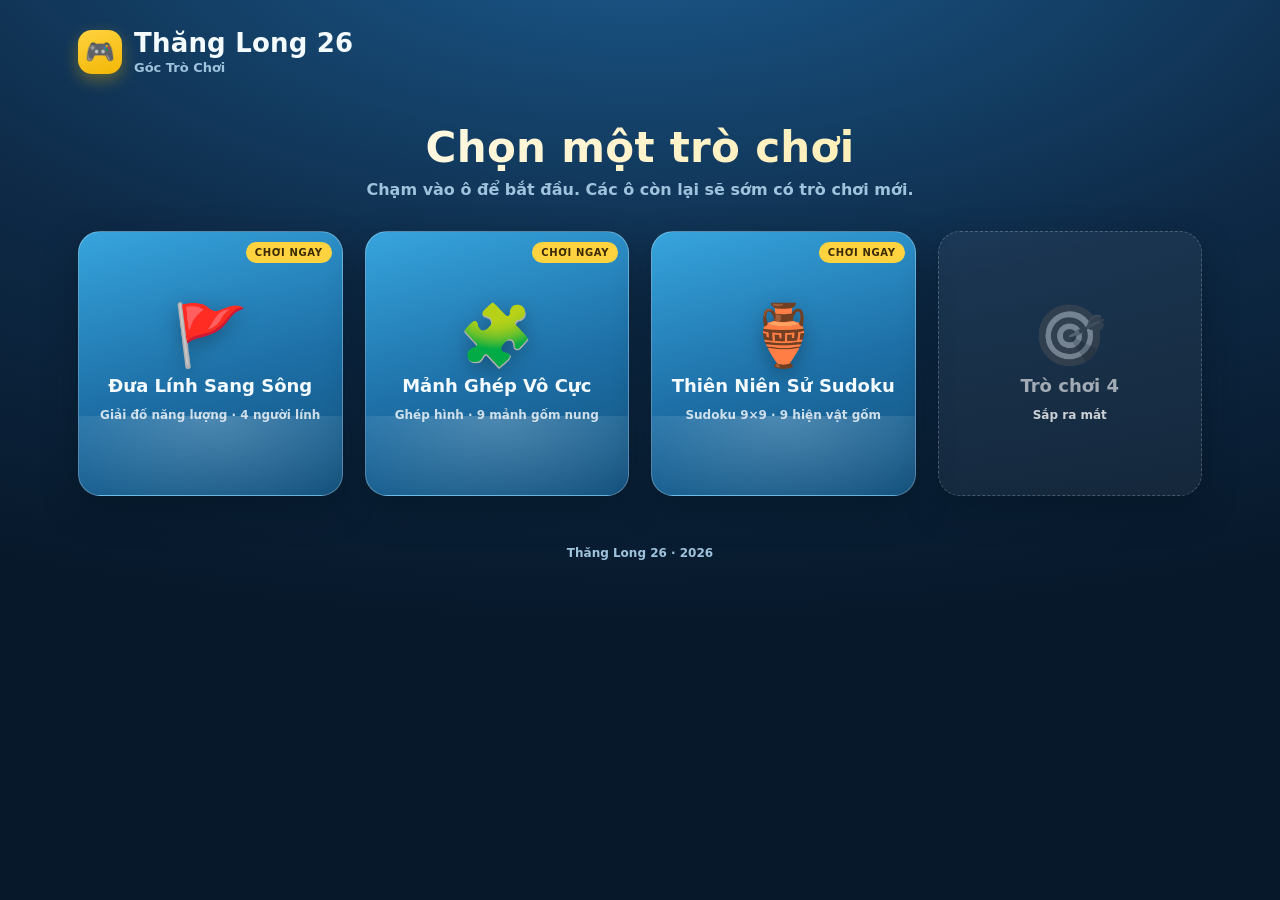
==== index.html @ 04df13d6 "Add third game: Thiên Niên Sử Sudoku Sudoku 9x9 dùng 9 hiện vật gốm thay cho chữ số 1-9.  - Đề bài 3" ====
<!doctype html>
<html lang="vi">
<head>
<meta charset="utf-8">
<meta name="viewport" content="width=device-width,initial-scale=1,viewport-fit=cover">
<title>Thăng Long 26 — Góc Trò Chơi</title>
<meta name="description" content="Bộ sưu tập trò chơi nhỏ của Thăng Long 26.">
<link rel="icon" href="data:image/svg+xml,<svg xmlns='http://www.w3.org/2000/svg' viewBox='0 0 100 100'><text y='.9em' font-size='90'>🎮</text></svg>">
<link rel="stylesheet" href="assets/shell.css">
<style>
  .hero{
    text-align:center;
    padding:clamp(10px,3vw,26px) 10px clamp(18px,4vw,32px);
  }
  .hero h2{
    margin:0 0 8px;
    font-size:clamp(24px,6vw,42px);
    font-weight:900;
    letter-spacing:.3px;
    background:linear-gradient(120deg,#fff,#ffe89a);
    -webkit-background-clip:text;
    background-clip:text;
    color:transparent;
  }
  .hero p{margin:0;color:var(--muted);font-size:clamp(13px,2.6vw,16px);font-weight:600}

  .grid{
    display:grid;
    grid-template-columns:repeat(auto-fit,minmax(210px,1fr));
    gap:clamp(12px,2.6vw,22px);
    padding-bottom:40px;
  }
  @media (max-width:560px){
    .grid{grid-template-columns:repeat(2,1fr);gap:12px}
  }

  /* --- square tile --- */
  .tile{
    position:relative;
    aspect-ratio:1/1;
    border-radius:22px;
    border:1px solid var(--glass-line);
    background:var(--glass);
    box-shadow:var(--shadow);
    overflow:hidden;
    display:flex;
    flex-direction:column;
    align-items:center;
    justify-content:center;
    gap:10px;
    padding:14px;
    text-align:center;
    text-decoration:none;
    color:var(--paper);
    transition:transform .2s cubic-bezier(.2,.9,.3,1.2), box-shadow .2s ease, border-color .2s ease;
  }
  .tile.live{
    background:linear-gradient(165deg,#37a4dd 0%,#1d6fa6 55%,#12507c 100%);
    border-color:rgba(255,255,255,.28);
  }
  .tile.live:hover{transform:translateY(-6px) scale(1.02);box-shadow:0 22px 40px rgba(3,18,32,.5)}
  .tile.live:active{transform:translateY(-2px) scale(.99)}
  .tile.live:focus-visible{outline:3px solid var(--accent);outline-offset:3px}

  /* water shimmer on the live tile */
  .tile.live::after{
    content:"";
    position:absolute;
    left:-40%;right:-40%;bottom:-30%;
    height:60%;
    background:radial-gradient(60% 100% at 50% 0%,rgba(255,255,255,.22),transparent 70%);
    animation:shimmer 5.5s ease-in-out infinite;
  }
  @keyframes shimmer{0%,100%{transform:translateY(6px)}50%{transform:translateY(-6px)}}

  .tile-art{font-size:clamp(38px,9vw,60px);line-height:1;filter:drop-shadow(0 6px 10px rgba(0,0,0,.28));z-index:1}
  .tile.live .tile-art{animation:bob 3.2s ease-in-out infinite}
  @keyframes bob{0%,100%{transform:translateY(0) rotate(-3deg)}50%{transform:translateY(-8px) rotate(3deg)}}

  .tile-name{font-size:clamp(14px,3vw,18px);font-weight:900;z-index:1;line-height:1.25}
  .tile-sub{font-size:clamp(10px,2.2vw,12px);font-weight:700;color:rgba(255,255,255,.78);z-index:1}

  .badge-play{
    position:absolute;top:10px;right:10px;
    background:var(--accent);color:#3a2a05;
    font-size:10px;font-weight:900;letter-spacing:.6px;
    padding:5px 9px;border-radius:999px;z-index:1;
  }

  /* --- placeholder tile --- */
  .tile.soon{
    border-style:dashed;
    border-color:rgba(255,255,255,.22);
    background:rgba(255,255,255,.05);
    color:var(--muted);
    cursor:default;
  }
  .tile.soon .tile-art{opacity:.4;filter:grayscale(1)}
  .tile.soon .tile-name{color:rgba(255,255,255,.6)}

  footer{
    text-align:center;color:var(--muted);font-size:12px;font-weight:600;
    padding:10px 0 30px;
  }
</style>
</head>
<body>
<div class="wrap">

  <header class="topbar">
    <div class="brand">
      <div class="brand-mark">🎮</div>
      <div class="brand-text">
        <h1>Thăng Long 26</h1>
        <p>Góc Trò Chơi</p>
      </div>
    </div>
  </header>

  <section class="hero">
    <h2>Chọn một trò chơi</h2>
    <p>Chạm vào ô để bắt đầu. Các ô còn lại sẽ sớm có trò chơi mới.</p>
  </section>

  <main class="grid">

    <a class="tile live" href="dua-linh-sang-song/index.html">
      <span class="badge-play">CHƠI NGAY</span>
      <div class="tile-art">🚩</div>
      <div class="tile-name">Đưa Lính Sang Sông</div>
      <div class="tile-sub">Giải đố năng lượng · 4 người lính</div>
    </a>

    <a class="tile live" href="manh-ghep-vo-cuc/index.html">
      <span class="badge-play">CHƠI NGAY</span>
      <div class="tile-art">🧩</div>
      <div class="tile-name">Mảnh Ghép Vô Cực</div>
      <div class="tile-sub">Ghép hình · 9 mảnh gốm nung</div>
    </a>

    <a class="tile live" href="thien-nien-su-sudoku/index.html">
      <span class="badge-play">CHƠI NGAY</span>
      <div class="tile-art">🏺</div>
      <div class="tile-name">Thiên Niên Sử Sudoku</div>
      <div class="tile-sub">Sudoku 9×9 · 9 hiện vật gốm</div>
    </a>

    <div class="tile soon" aria-disabled="true">
      <div class="tile-art">🎯</div>
      <div class="tile-name">Trò chơi 4</div>
      <div class="tile-sub">Sắp ra mắt</div>
    </div>

  </main>

  <footer>Thăng Long 26 · 2026</footer>
</div>
</body>
</html>
---- assets/shell.css ----
/* ==========================================================================
   Thăng Long 26 — shared shell
   Dùng chung cho trang chủ và tất cả các trò chơi.
   ========================================================================== */

:root{
  --bg-top:#1b5b8f;
  --bg-mid:#0e2a47;
  --bg-bot:#07182a;

  --paper:#f4fbff;
  --muted:#9fc3dd;
  --ink:#0d2436;

  --accent:#ffd23f;
  --accent-d:#f2b705;
  --red:#e64b35;
  --red-d:#c0392b;
  --green:#2fbf71;

  --glass:rgba(255,255,255,.10);
  --glass-line:rgba(255,255,255,.20);

  --radius:20px;
  --shadow:0 14px 34px rgba(3,18,32,.42);
  --font:"Nunito","Segoe UI",system-ui,-apple-system,"Helvetica Neue",Arial,sans-serif;
}

*,*::before,*::after{box-sizing:border-box}

html,body{margin:0;padding:0}

body{
  font-family:var(--font);
  color:var(--paper);
  background:
    radial-gradient(120% 80% at 50% -10%, var(--bg-top) 0%, var(--bg-mid) 55%, var(--bg-bot) 100%)
    fixed;
  min-height:100vh;
  min-height:100dvh;
  -webkit-font-smoothing:antialiased;
  -webkit-tap-highlight-color:transparent;
}

.wrap{
  width:min(1180px,100%);
  margin:0 auto;
  padding:clamp(14px,3vw,28px);
}

/* ---------- Header ---------- */
.topbar{
  display:flex;
  align-items:center;
  justify-content:space-between;
  gap:12px;
  flex-wrap:wrap;
  margin-bottom:clamp(12px,2.4vw,22px);
}
.brand{display:flex;align-items:center;gap:12px;min-width:0}
.brand-mark{
  width:44px;height:44px;flex:none;
  display:grid;place-items:center;
  border-radius:14px;
  background:linear-gradient(160deg,var(--accent),var(--accent-d));
  box-shadow:0 6px 16px rgba(242,183,5,.35);
  font-size:24px;line-height:1;
}
.brand-text h1{
  margin:0;
  font-size:clamp(18px,3.4vw,26px);
  font-weight:800;
  letter-spacing:.2px;
  white-space:nowrap;
  overflow:hidden;
  text-overflow:ellipsis;
}
.brand-text p{
  margin:2px 0 0;
  font-size:clamp(11px,2.2vw,13px);
  color:var(--muted);
  font-weight:600;
}

.actions{display:flex;align-items:center;gap:8px;flex-wrap:wrap}

/* ---------- Buttons ---------- */
.btn{
  appearance:none;
  border:1px solid var(--glass-line);
  background:var(--glass);
  color:var(--paper);
  font-family:inherit;
  font-weight:800;
  font-size:14px;
  line-height:1;
  padding:0 16px;
  min-height:44px;
  border-radius:14px;
  display:inline-flex;
  align-items:center;
  justify-content:center;
  gap:8px;
  cursor:pointer;
  text-decoration:none;
  backdrop-filter:blur(6px);
  transition:transform .14s ease, background .18s ease, box-shadow .18s ease, opacity .18s ease;
}
.btn:hover{background:rgba(255,255,255,.18)}
.btn:active{transform:scale(.96)}
.btn:focus-visible{outline:3px solid var(--accent);outline-offset:2px}
.btn-primary{
  background:linear-gradient(160deg,var(--accent),var(--accent-d));
  border-color:transparent;
  color:#3a2a05;
  box-shadow:0 8px 18px rgba(242,183,5,.32);
}
.btn-primary:hover{background:linear-gradient(160deg,#ffdc63,#ffc41a)}
.btn-danger{
  background:linear-gradient(160deg,var(--red),var(--red-d));
  border-color:transparent;
  color:#fff;
  box-shadow:0 8px 18px rgba(230,75,53,.3);
}
.btn-danger:hover{background:linear-gradient(160deg,#f2604b,#d34632)}
.btn[disabled],.btn[aria-disabled="true"]{
  opacity:.38;
  cursor:not-allowed;
}
.btn[disabled]:active,.btn[aria-disabled="true"]:active{transform:none}

/* ---------- Card / panel ---------- */
.panel{
  background:var(--glass);
  border:1px solid var(--glass-line);
  border-radius:var(--radius);
  box-shadow:var(--shadow);
  backdrop-filter:blur(8px);
}

/* ---------- Modal ---------- */
.modal-back{
  position:fixed;
  inset:0;
  background:rgba(4,16,28,.72);
  backdrop-filter:blur(5px);
  display:grid;
  place-items:center;
  padding:20px;
  z-index:80;
  opacity:0;
  pointer-events:none;
  transition:opacity .28s ease;
}
.modal-back.show{opacity:1;pointer-events:auto}
.modal{
  width:min(440px,100%);
  background:linear-gradient(165deg,#17456e,#0d2a46);
  border:1px solid var(--glass-line);
  border-radius:24px;
  box-shadow:var(--shadow);
  padding:clamp(20px,4vw,30px);
  text-align:center;
  transform:translateY(18px) scale(.96);
  transition:transform .32s cubic-bezier(.2,.9,.3,1.2);
  max-height:86vh;
  overflow:auto;
}
.modal-back.show .modal{transform:none}
.modal h2{margin:0 0 8px;font-size:clamp(21px,4.6vw,28px);font-weight:900}
.modal p{margin:0 0 6px;color:#d5e9f7;font-size:15px;line-height:1.6}
.modal .modal-actions{
  display:flex;gap:10px;justify-content:center;flex-wrap:wrap;margin-top:20px;
}

/* ---------- Toast ---------- */
.toast-host{
  position:fixed;
  left:50%;
  top:14px;
  transform:translateX(-50%);
  z-index:90;
  display:flex;
  flex-direction:column;
  gap:8px;
  align-items:center;
  width:min(520px,calc(100% - 24px));
  pointer-events:none;
}
.toast{
  background:rgba(9,32,53,.95);
  border:1px solid var(--glass-line);
  color:var(--paper);
  padding:11px 16px;
  border-radius:14px;
  font-size:14px;
  font-weight:700;
  line-height:1.35;
  text-align:center;
  box-shadow:var(--shadow);
  animation:toast-in .26s ease both;
}
.toast.bad{border-color:rgba(230,75,53,.7)}
.toast.good{border-color:rgba(47,191,113,.7)}
.toast.out{animation:toast-out .3s ease both}
@keyframes toast-in{from{opacity:0;transform:translateY(-12px) scale(.96)}to{opacity:1;transform:none}}
@keyframes toast-out{to{opacity:0;transform:translateY(-10px) scale(.96)}}

.sr-only{
  position:absolute;width:1px;height:1px;padding:0;margin:-1px;
  overflow:hidden;clip:rect(0 0 0 0);white-space:nowrap;border:0;
}

@media (prefers-reduced-motion:reduce){
  *{animation-duration:.001ms !important;animation-iteration-count:1 !important;transition-duration:.001ms !important}
}
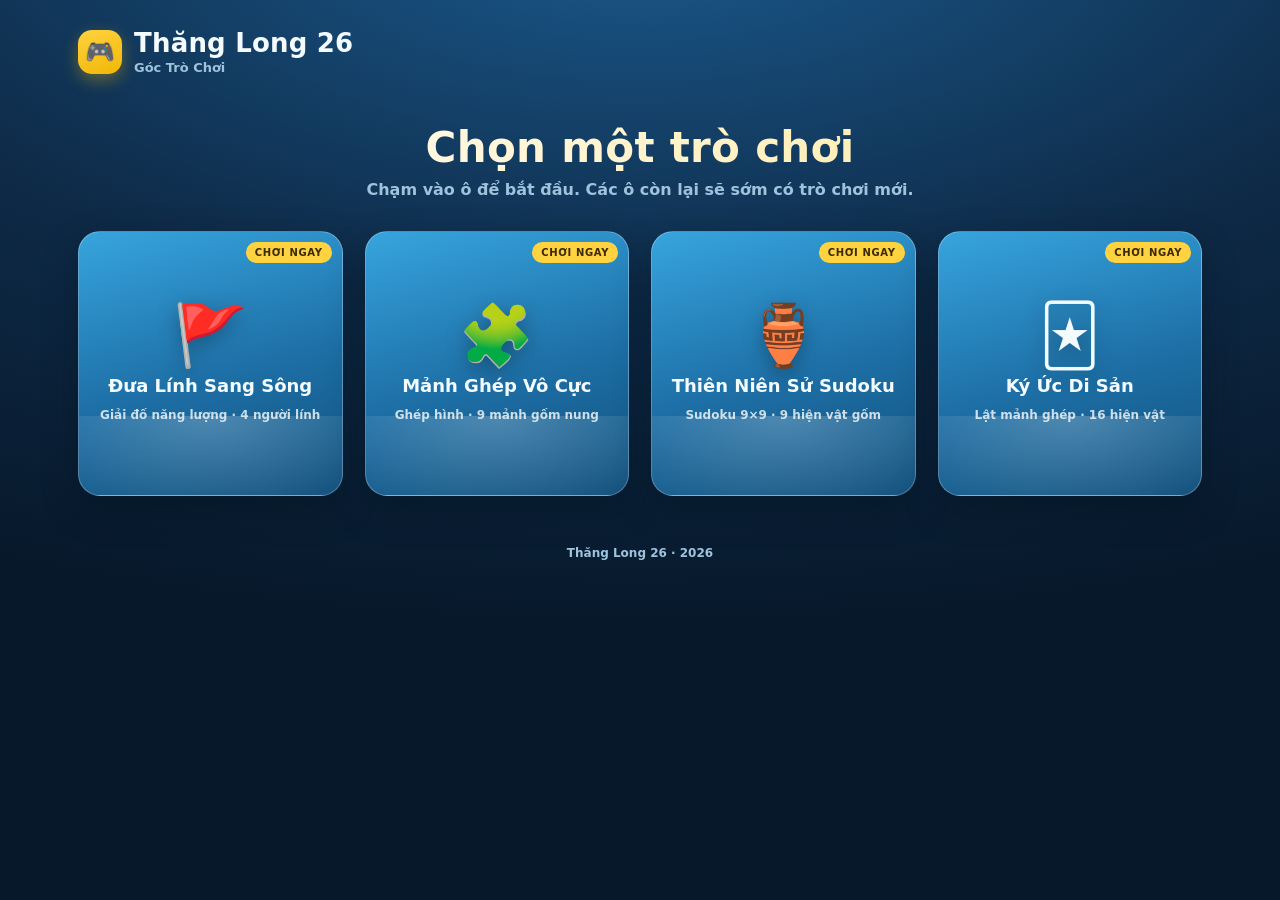
==== commit 1a63d8a2: "Fix drag stalling when pointer leaves the dragged piece Kéo mảnh bị khựng và đứt giữa chừng khi đi v" ====
--- a/index.html
+++ b/index.html
@@ -145,11 +145,12 @@
       <div class="tile-sub">Sudoku 9×9 · 9 hiện vật gốm</div>
     </a>
 
-    <div class="tile soon" aria-disabled="true">
-      <div class="tile-art">🎯</div>
-      <div class="tile-name">Trò chơi 4</div>
-      <div class="tile-sub">Sắp ra mắt</div>
-    </div>
+    <a class="tile live" href="ky-uc-di-san/index.html">
+      <span class="badge-play">CHƠI NGAY</span>
+      <div class="tile-art">🃏</div>
+      <div class="tile-name">Ký Ức Di Sản</div>
+      <div class="tile-sub">Lật mảnh ghép · 16 hiện vật</div>
+    </a>
 
   </main>
 
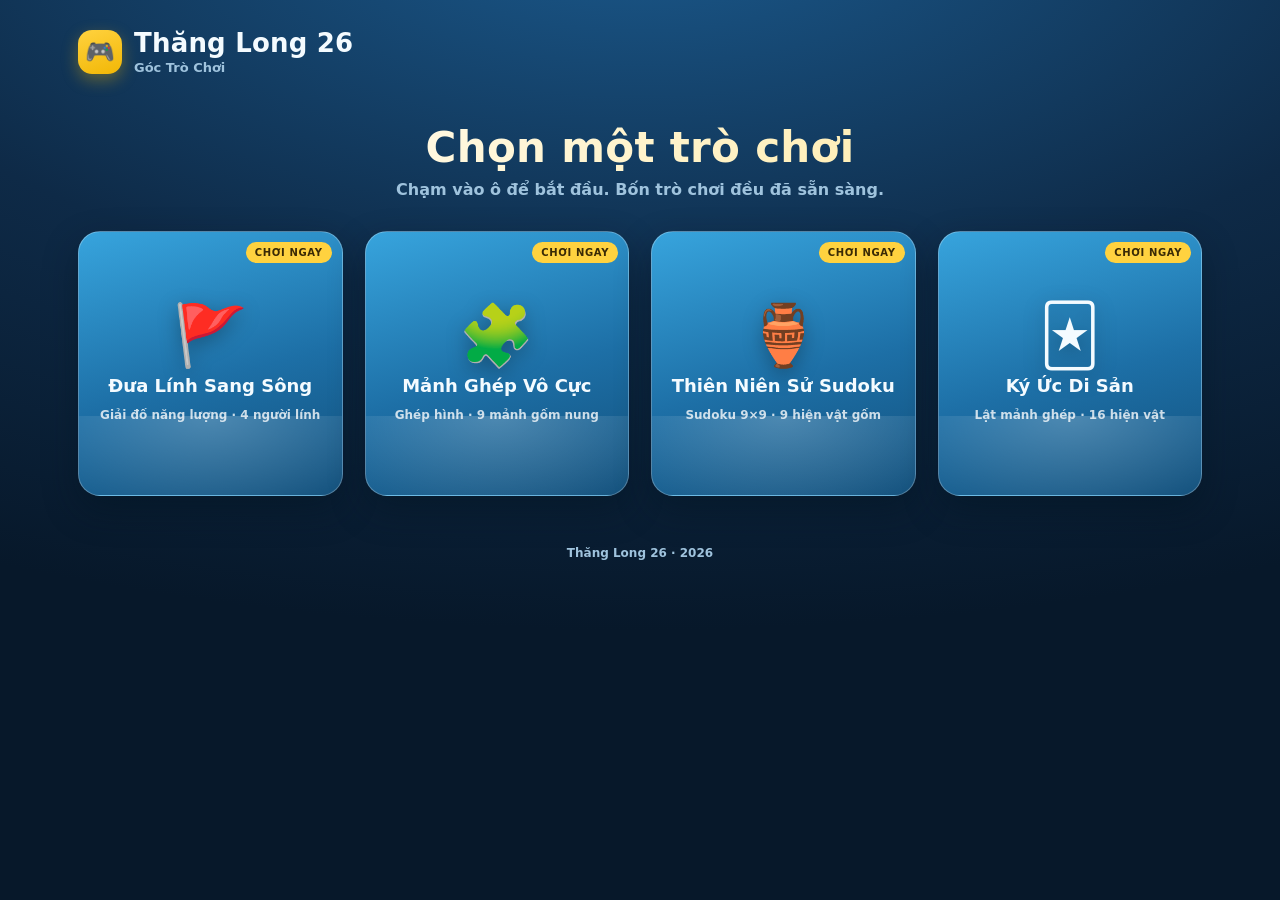
==== commit 2da0f832: "Ký Ức Di Sản: keep matched pairs face up Two defects made a matched, already-scored pair show face d" ====
--- a/index.html
+++ b/index.html
@@ -119,7 +119,7 @@
 
   <section class="hero">
     <h2>Chọn một trò chơi</h2>
-    <p>Chạm vào ô để bắt đầu. Các ô còn lại sẽ sớm có trò chơi mới.</p>
+    <p>Chạm vào ô để bắt đầu. Bốn trò chơi đều đã sẵn sàng.</p>
   </section>
 
   <main class="grid">
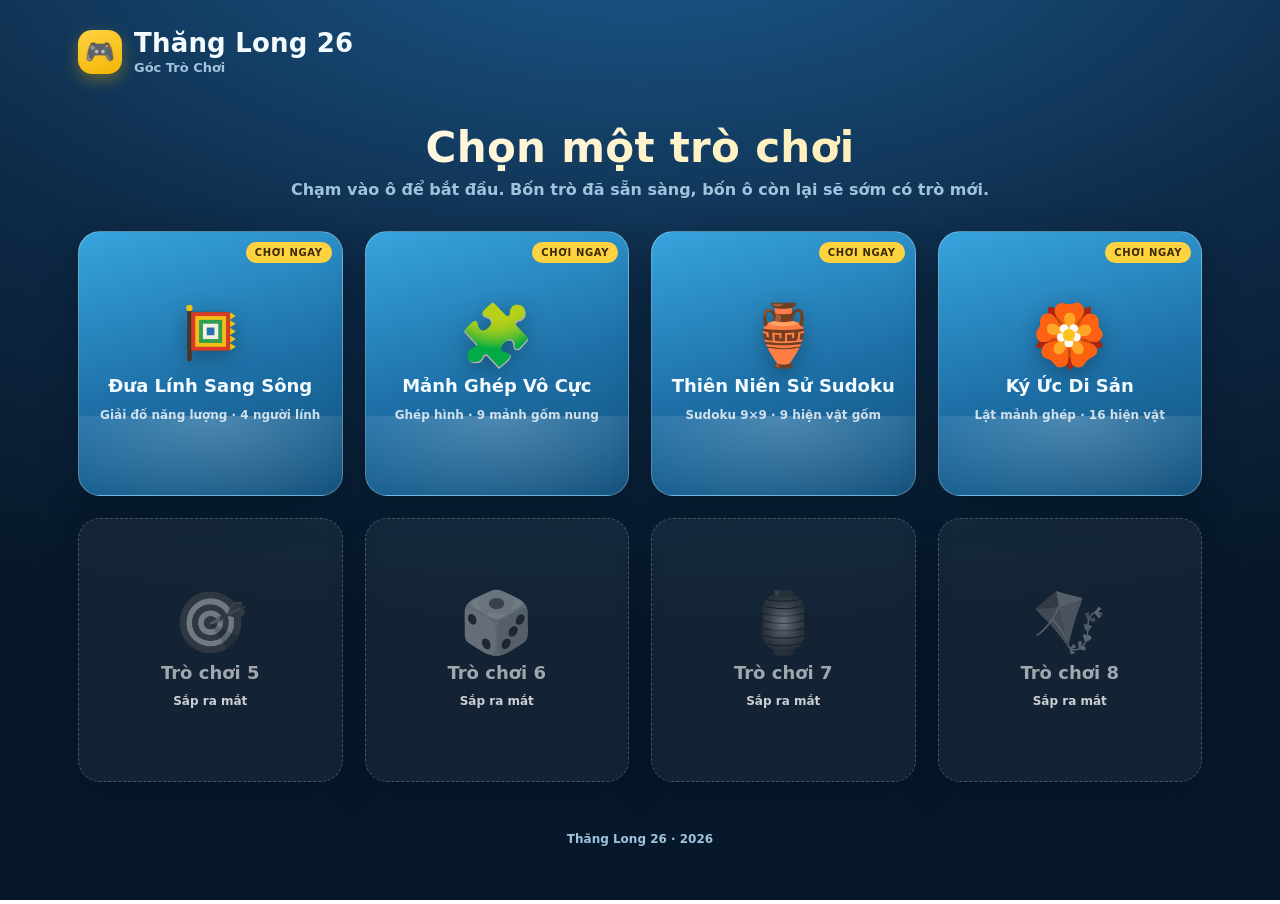
==== commit ffe1b49f: "Festival flag, ceramic-flower icon, home placeholders, puzzle polish Ký Ức Di Sản: the outer icon wa" ====
--- a/index.html
+++ b/index.html
@@ -24,14 +24,16 @@
   }
   .hero p{margin:0;color:var(--muted);font-size:clamp(13px,2.6vw,16px);font-weight:600}
 
+  /* 4 cột cố định để mỗi hàng đúng 4 ô: hàng trên là 4 trò đang chơi được,
+     hàng dưới là 4 ô chờ trò mới */
   .grid{
     display:grid;
-    grid-template-columns:repeat(auto-fit,minmax(210px,1fr));
+    grid-template-columns:repeat(4,minmax(0,1fr));
     gap:clamp(12px,2.6vw,22px);
     padding-bottom:40px;
   }
-  @media (max-width:560px){
-    .grid{grid-template-columns:repeat(2,1fr);gap:12px}
+  @media (max-width:760px){
+    .grid{grid-template-columns:repeat(2,minmax(0,1fr));gap:12px}
   }
 
   /* --- square tile --- */
@@ -77,6 +79,7 @@
   .tile.live .tile-art{animation:bob 3.2s ease-in-out infinite}
   @keyframes bob{0%,100%{transform:translateY(0) rotate(-3deg)}50%{transform:translateY(-8px) rotate(3deg)}}
 
+  .tile-art svg{width:1em;height:1em;display:block}
   .tile-name{font-size:clamp(14px,3vw,18px);font-weight:900;z-index:1;line-height:1.25}
   .tile-sub{font-size:clamp(10px,2.2vw,12px);font-weight:700;color:rgba(255,255,255,.78);z-index:1}
 
@@ -119,14 +122,14 @@
 
   <section class="hero">
     <h2>Chọn một trò chơi</h2>
-    <p>Chạm vào ô để bắt đầu. Bốn trò chơi đều đã sẵn sàng.</p>
+    <p>Chạm vào ô để bắt đầu. Bốn trò đã sẵn sàng, bốn ô còn lại sẽ sớm có trò mới.</p>
   </section>
 
   <main class="grid">
 
     <a class="tile live" href="dua-linh-sang-song/index.html">
       <span class="badge-play">CHƠI NGAY</span>
-      <div class="tile-art">🚩</div>
+      <div class="tile-art"><svg viewBox="0 0 100 100" xmlns="http://www.w3.org/2000/svg" aria-hidden="true"><rect x="12" y="6" width="7.5" height="88" rx="3.7" fill="#4a3526"/><circle cx="15.7" cy="5" r="5.4" fill="#f2c014"/><path d="M19 12 H83 L93 18.4 L83 24.8 L93 31.2 L83 37.6 L93 44 L83 50.4 L93 56.8 L83 63.2 L93 69.6 L83 76 H19 Z" fill="#f2c014"/><rect x="19" y="12" width="64" height="64" fill="#d93a2b"/><rect x="25.4" y="18.4" width="51.2" height="51.2" fill="#f2c014"/><rect x="31.8" y="24.8" width="38.4" height="38.4" fill="#2f9e4f"/><rect x="38.2" y="31.2" width="25.6" height="25.6" fill="#f5efe0"/><rect x="44.6" y="37.6" width="12.8" height="12.8" fill="#2a6fb0"/><rect x="19" y="12" width="64" height="64" fill="none" stroke="#5a2b18" stroke-width="1.408" opacity=".45"/></svg></div>
       <div class="tile-name">Đưa Lính Sang Sông</div>
       <div class="tile-sub">Giải đố năng lượng · 4 người lính</div>
     </a>
@@ -147,10 +150,35 @@
 
     <a class="tile live" href="ky-uc-di-san/index.html">
       <span class="badge-play">CHƠI NGAY</span>
-      <div class="tile-art">🃏</div>
+      <div class="tile-art">🏵️</div>
       <div class="tile-name">Ký Ức Di Sản</div>
       <div class="tile-sub">Lật mảnh ghép · 16 hiện vật</div>
     </a>
+
+    <!-- hàng dưới: 4 ô để trống, dành cho các trò sắp ra mắt -->
+    <div class="tile soon" aria-disabled="true">
+      <div class="tile-art">🎯</div>
+      <div class="tile-name">Trò chơi 5</div>
+      <div class="tile-sub">Sắp ra mắt</div>
+    </div>
+
+    <div class="tile soon" aria-disabled="true">
+      <div class="tile-art">🎲</div>
+      <div class="tile-name">Trò chơi 6</div>
+      <div class="tile-sub">Sắp ra mắt</div>
+    </div>
+
+    <div class="tile soon" aria-disabled="true">
+      <div class="tile-art">🏮</div>
+      <div class="tile-name">Trò chơi 7</div>
+      <div class="tile-sub">Sắp ra mắt</div>
+    </div>
+
+    <div class="tile soon" aria-disabled="true">
+      <div class="tile-art">🪁</div>
+      <div class="tile-name">Trò chơi 8</div>
+      <div class="tile-sub">Sắp ra mắt</div>
+    </div>
 
   </main>
 
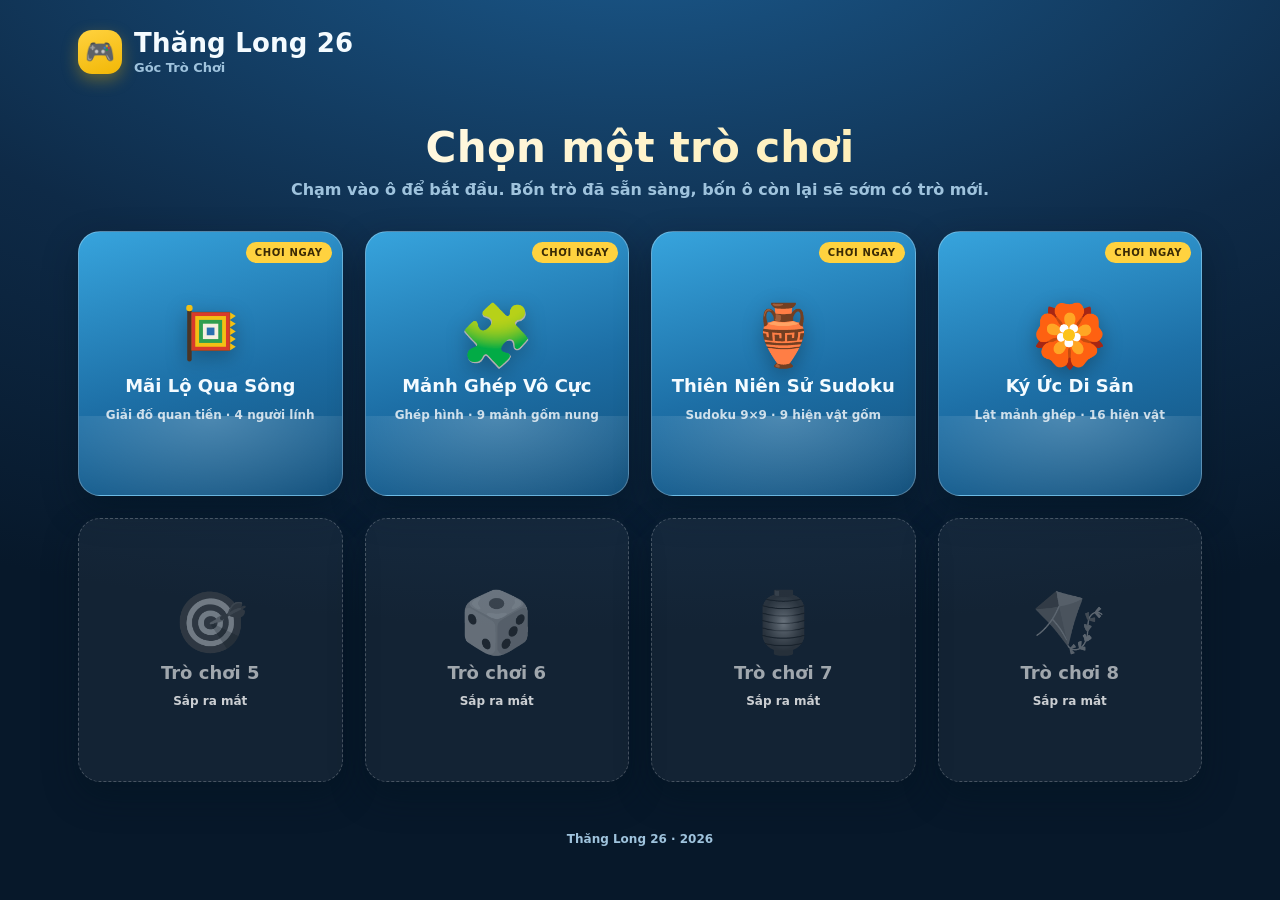
==== commit 3c67f068: "Mãi Lộ Qua Sông: rename the game, quan tiền instead of năng lượng Rename "Đưa Lính Sang Sông" to "Mã" ====
--- a/index.html
+++ b/index.html
@@ -130,8 +130,8 @@
     <a class="tile live" href="dua-linh-sang-song/index.html">
       <span class="badge-play">CHƠI NGAY</span>
       <div class="tile-art"><svg viewBox="0 0 100 100" xmlns="http://www.w3.org/2000/svg" aria-hidden="true"><rect x="12" y="6" width="7.5" height="88" rx="3.7" fill="#4a3526"/><circle cx="15.7" cy="5" r="5.4" fill="#f2c014"/><path d="M19 12 H83 L93 18.4 L83 24.8 L93 31.2 L83 37.6 L93 44 L83 50.4 L93 56.8 L83 63.2 L93 69.6 L83 76 H19 Z" fill="#f2c014"/><rect x="19" y="12" width="64" height="64" fill="#d93a2b"/><rect x="25.4" y="18.4" width="51.2" height="51.2" fill="#f2c014"/><rect x="31.8" y="24.8" width="38.4" height="38.4" fill="#2f9e4f"/><rect x="38.2" y="31.2" width="25.6" height="25.6" fill="#f5efe0"/><rect x="44.6" y="37.6" width="12.8" height="12.8" fill="#2a6fb0"/><rect x="19" y="12" width="64" height="64" fill="none" stroke="#5a2b18" stroke-width="1.408" opacity=".45"/></svg></div>
-      <div class="tile-name">Đưa Lính Sang Sông</div>
-      <div class="tile-sub">Giải đố năng lượng · 4 người lính</div>
+      <div class="tile-name">Mãi Lộ Qua Sông</div>
+      <div class="tile-sub">Giải đố quan tiền · 4 người lính</div>
     </a>
 
     <a class="tile live" href="manh-ghep-vo-cuc/index.html">
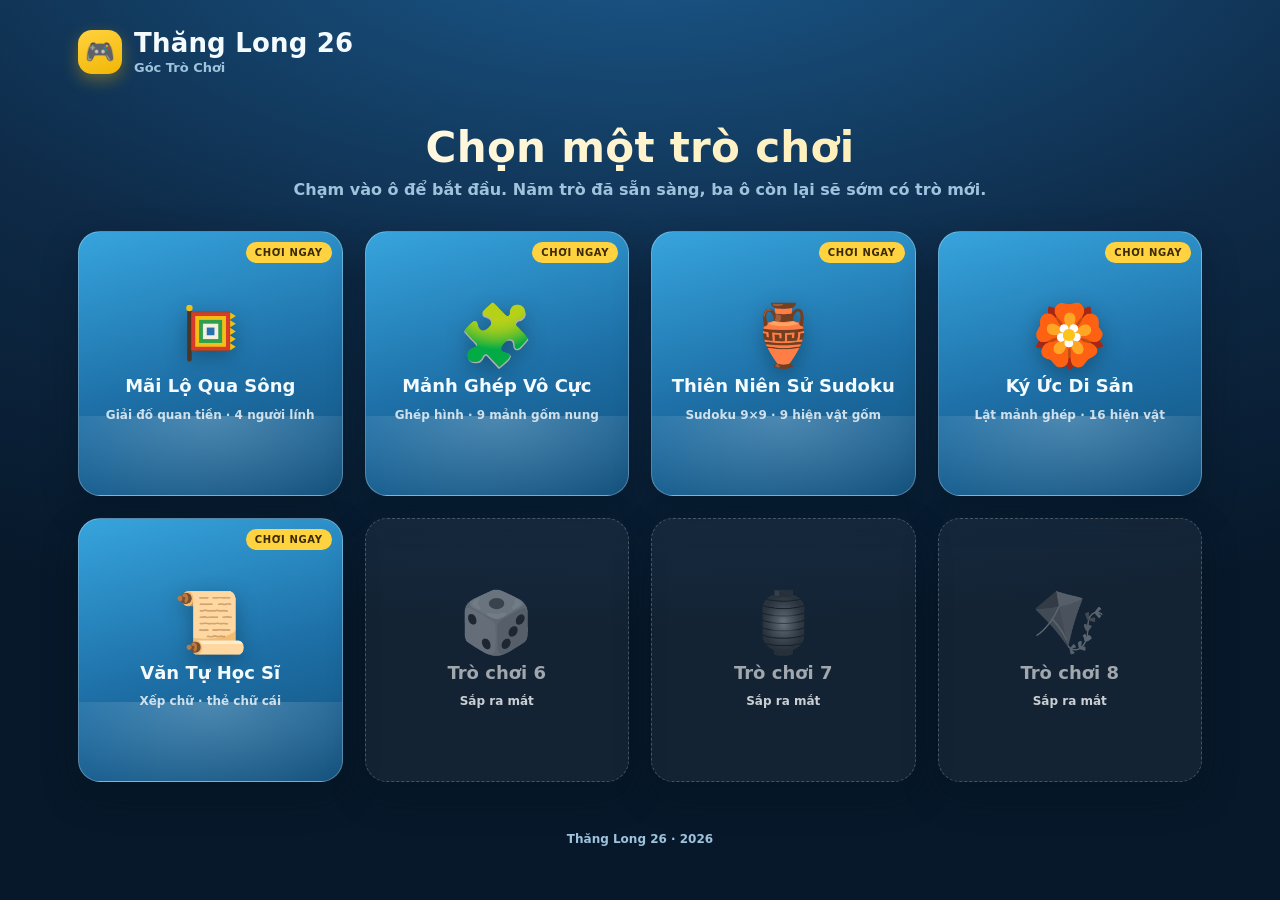
==== commit 8f9ac7e4: "Văn Tự Học Sĩ: new letter-tile word game A hint line, a row of empty slots matching the answer's let" ====
--- a/index.html
+++ b/index.html
@@ -122,12 +122,12 @@
 
   <section class="hero">
     <h2>Chọn một trò chơi</h2>
-    <p>Chạm vào ô để bắt đầu. Bốn trò đã sẵn sàng, bốn ô còn lại sẽ sớm có trò mới.</p>
+    <p>Chạm vào ô để bắt đầu. Năm trò đã sẵn sàng, ba ô còn lại sẽ sớm có trò mới.</p>
   </section>
 
   <main class="grid">
 
-    <a class="tile live" href="dua-linh-sang-song/index.html">
+    <a class="tile live" href="mai-lo-qua-song/index.html">
       <span class="badge-play">CHƠI NGAY</span>
       <div class="tile-art"><svg viewBox="0 0 100 100" xmlns="http://www.w3.org/2000/svg" aria-hidden="true"><rect x="12" y="6" width="7.5" height="88" rx="3.7" fill="#4a3526"/><circle cx="15.7" cy="5" r="5.4" fill="#f2c014"/><path d="M19 12 H83 L93 18.4 L83 24.8 L93 31.2 L83 37.6 L93 44 L83 50.4 L93 56.8 L83 63.2 L93 69.6 L83 76 H19 Z" fill="#f2c014"/><rect x="19" y="12" width="64" height="64" fill="#d93a2b"/><rect x="25.4" y="18.4" width="51.2" height="51.2" fill="#f2c014"/><rect x="31.8" y="24.8" width="38.4" height="38.4" fill="#2f9e4f"/><rect x="38.2" y="31.2" width="25.6" height="25.6" fill="#f5efe0"/><rect x="44.6" y="37.6" width="12.8" height="12.8" fill="#2a6fb0"/><rect x="19" y="12" width="64" height="64" fill="none" stroke="#5a2b18" stroke-width="1.408" opacity=".45"/></svg></div>
       <div class="tile-name">Mãi Lộ Qua Sông</div>
@@ -155,12 +155,14 @@
       <div class="tile-sub">Lật mảnh ghép · 16 hiện vật</div>
     </a>
 
-    <!-- hàng dưới: 4 ô để trống, dành cho các trò sắp ra mắt -->
-    <div class="tile soon" aria-disabled="true">
-      <div class="tile-art">🎯</div>
-      <div class="tile-name">Trò chơi 5</div>
-      <div class="tile-sub">Sắp ra mắt</div>
-    </div>
+    <a class="tile live" href="van-tu-hoc-si/index.html">
+      <span class="badge-play">CHƠI NGAY</span>
+      <div class="tile-art">📜</div>
+      <div class="tile-name">Văn Tự Học Sĩ</div>
+      <div class="tile-sub">Xếp chữ · thẻ chữ cái</div>
+    </a>
+
+    <!-- hàng dưới: 3 ô để trống, dành cho các trò sắp ra mắt -->
 
     <div class="tile soon" aria-disabled="true">
       <div class="tile-art">🎲</div>
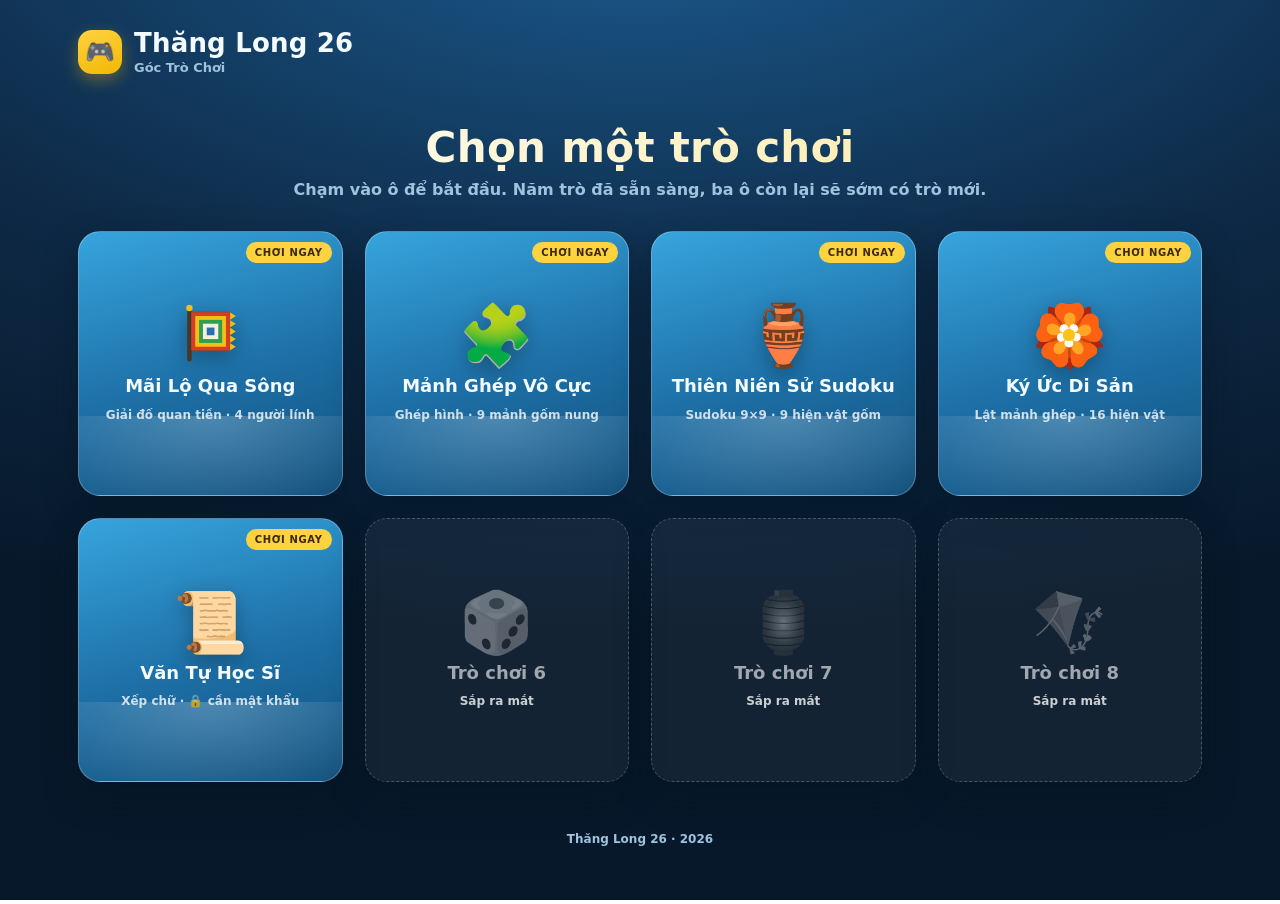
==== commit 8696c655: "Văn Tự Học Sĩ: one row of slots, password gate Put every slot on a single row: the row never wraps a" ====
--- a/index.html
+++ b/index.html
@@ -159,7 +159,7 @@
       <span class="badge-play">CHƠI NGAY</span>
       <div class="tile-art">📜</div>
       <div class="tile-name">Văn Tự Học Sĩ</div>
-      <div class="tile-sub">Xếp chữ · thẻ chữ cái</div>
+      <div class="tile-sub">Xếp chữ · 🔒 cần mật khẩu</div>
     </a>
 
     <!-- hàng dưới: 3 ô để trống, dành cho các trò sắp ra mắt -->
